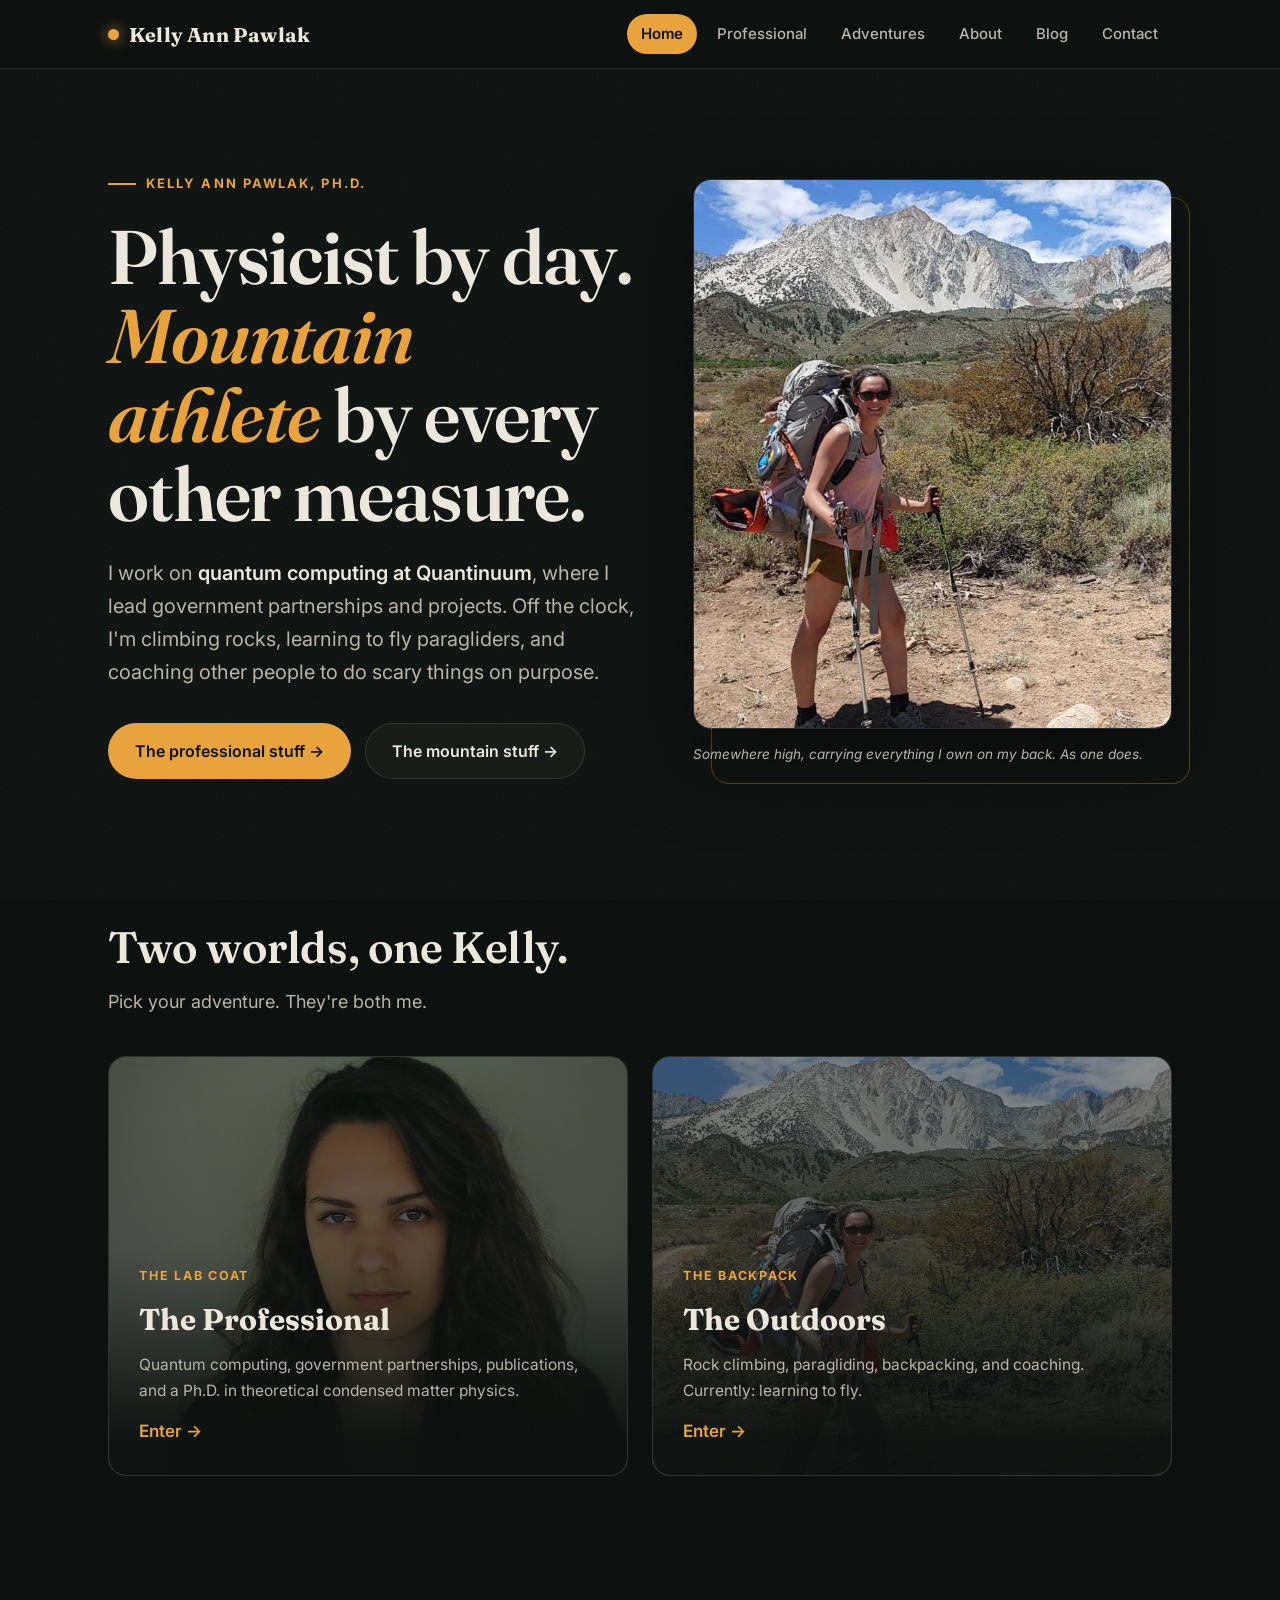
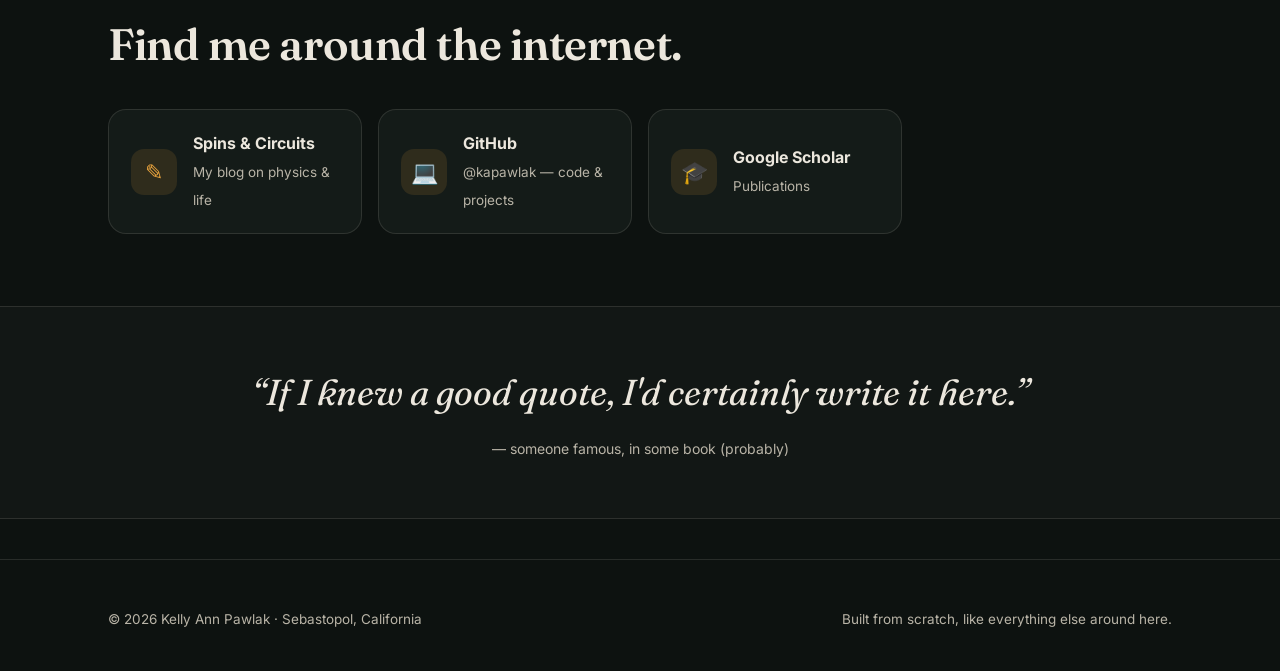
==== index.html @ aa5c1f6e "Remove feral mountain woman branding and Instagram links (keep account anonymous)" ====
<!doctype html>
<html lang="en">
<head>
  <meta charset="utf-8">
  <meta name="viewport" content="width=device-width, initial-scale=1">
  <title>Kelly Ann Pawlak, Ph.D. — Quantum physicist & mountain athlete</title>
  <meta name="description" content="Kelly Ann Pawlak, Ph.D.: quantum computing at Quantinuum, rock climber, paraglider pilot, coach. Physicist by day, mountain athlete by every other measure.">
  <link rel="canonical" href="https://kellyannpawlak.com/">
  <meta property="og:type" content="website">
  <meta property="og:title" content="Kelly Ann Pawlak, Ph.D.">
  <meta property="og:description" content="Quantum computing at Quantinuum. Rock climber, paraglider pilot, coach. Physicist by day, mountain athlete by every other measure.">
  <meta property="og:url" content="https://kellyannpawlak.com/">
  <meta property="og:image" content="https://kellyannpawlak.com/assets/me2021.jpg">
  <meta name="twitter:card" content="summary_large_image">
  <link rel="icon" href="data:image/svg+xml,%3Csvg xmlns='http://www.w3.org/2000/svg' viewBox='0 0 64 64'%3E%3Ccircle cx='32' cy='32' r='30' fill='%230d1210'/%3E%3Ccircle cx='32' cy='32' r='12' fill='none' stroke='%23e8a33d' stroke-width='5'/%3E%3Ccircle cx='32' cy='32' r='3' fill='%23e8a33d'/%3E%3C/svg%3E">
  <link rel="preconnect" href="https://fonts.googleapis.com">
  <link rel="preconnect" href="https://fonts.gstatic.com" crossorigin>
  <link href="https://fonts.googleapis.com/css2?family=Fraunces:ital,opsz,wght@0,9..144,400..700;1,9..144,400..700&family=Inter:wght@400;500;600;700&display=swap" rel="stylesheet">
  <link rel="stylesheet" href="style.css">
</head>
<body>

<nav class="nav">
  <div class="nav-inner">
    <a class="brand" href="index.html"><span class="dot"></span>Kelly Ann Pawlak</a>
    <button class="nav-toggle" aria-label="Menu">&#9776;</button>
    <div class="nav-links">
      <a href="index.html" class="active">Home</a>
      <a href="professional.html">Professional</a>
      <a href="adventures.html">Adventures</a>
      <a href="about.html">About</a>
      <a href="https://blog.kellyannpawlak.com">Blog</a>
      <a href="contact.html">Contact</a>
    </div>
  </div>
</nav>

<header class="hero">
  <div class="wrap hero-grid">
    <div class="reveal">
      <span class="eyebrow">Kelly Ann Pawlak, Ph.D.</span>
      <h1>Physicist by day.<br><em>Mountain athlete</em> by every other measure.</h1>
      <p class="lede">I work on <strong>quantum computing at Quantinuum</strong>, where I lead government partnerships and projects. Off the clock, I'm climbing rocks, learning to fly paragliders, and coaching other people to do scary things on purpose.</p>
      <div class="btn-row">
        <a class="btn btn-solid" href="professional.html">The professional stuff &rarr;</a>
        <a class="btn btn-ghost" href="adventures.html">The mountain stuff &rarr;</a>
      </div>
    </div>
    <div class="hero-photo reveal">
      <img src="assets/me2021.jpg" alt="Kelly backpacking in the mountains with a big pack and trekking poles">
      <p class="photo-caption">Somewhere high, carrying everything I own on my back. As one does.</p>
    </div>
  </div>
</header>

<main>
  <section class="section">
    <div class="wrap">
      <div class="section-head reveal">
        <h2>Two worlds, one Kelly.</h2>
        <p class="section-sub">Pick your adventure. They're both me.</p>
      </div>
      <div class="split">
        <a class="world-card reveal" href="professional.html">
          <img src="assets/Me.png" alt="Portrait of Kelly Ann Pawlak">
          <span class="shade"></span>
          <div class="copy">
            <div class="kicker">The lab coat</div>
            <h3>The Professional</h3>
            <p>Quantum computing, government partnerships, publications, and a Ph.D. in theoretical condensed matter physics.</p>
            <span class="go">Enter &rarr;</span>
          </div>
        </a>
        <a class="world-card reveal" href="adventures.html">
          <img src="assets/me2021.jpg" alt="Kelly hiking in the mountains" style="object-position: center 30%;">
          <span class="shade"></span>
          <div class="copy">
            <div class="kicker">The backpack</div>
            <h3>The Outdoors</h3>
            <p>Rock climbing, paragliding, backpacking, and coaching. Currently: learning to fly.</p>
            <span class="go">Enter &rarr;</span>
          </div>
        </a>
      </div>
    </div>
  </section>

  <section class="section">
    <div class="wrap">
      <div class="section-head reveal">
        <h2>Find me around the internet.</h2>
      </div>
      <div class="link-grid">
        <a class="link-card reveal" href="https://blog.kellyannpawlak.com">
          <span class="icon">&#9998;</span>
          <span class="t"><b>Spins &amp; Circuits</b><span>My blog on physics &amp; life</span></span>
        </a>
        <a class="link-card reveal" href="https://github.com/kapawlak">
          <span class="icon">&#128187;</span>
          <span class="t"><b>GitHub</b><span>@kapawlak — code &amp; projects</span></span>
        </a>
        <a class="link-card reveal" href="https://scholar.google.com/citations?user=NFzO_FUAAAAJ&hl=en">
          <span class="icon">&#127891;</span>
          <span class="t"><b>Google Scholar</b><span>Publications</span></span>
        </a>
      </div>
    </div>
  </section>

  <div class="quote-strip reveal">
    <div class="wrap">
      <blockquote>&ldquo;If I knew a good quote, I'd certainly write it here.&rdquo;</blockquote>
      <cite>&mdash; someone famous, in some book (probably)</cite>
    </div>
  </div>
</main>

<footer>
  <div class="wrap foot">
    <small>&copy; 2026 Kelly Ann Pawlak &middot; Sebastopol, California</small>
    <small>Built from scratch, like everything else around here.</small>
  </div>
</footer>

<script src="site.js"></script>
</body>
</html>
---- style.css ----
/* ============================================================
   Kelly Ann Pawlak — kellyannpawlak.com
   "Sharp but unmistakably me."
   ============================================================ */

:root {
  --ink: #0d1210;          /* deep pine-black */
  --ink-2: #141b18;        /* raised surface */
  --ink-3: #1c2521;        /* card surface */
  --line: rgba(236, 231, 221, 0.12);
  --paper: #ece7dd;        /* warm off-white */
  --paper-dim: #b9b4a7;    /* muted text */
  --amber: #e8a33d;        /* mountain-sunset accent */
  --amber-deep: #c97f1e;
  --sage: #9db4a0;         /* secondary accent */
  --serif: "Fraunces", Georgia, "Times New Roman", serif;
  --sans: "Inter", -apple-system, BlinkMacSystemFont, "Segoe UI", sans-serif;
  --radius: 18px;
  --max: 1120px;
}

* { margin: 0; padding: 0; box-sizing: border-box; }

html { scroll-behavior: smooth; }

body {
  background: var(--ink);
  color: var(--paper);
  font-family: var(--sans);
  font-size: 17px;
  line-height: 1.65;
  -webkit-font-smoothing: antialiased;
  overflow-x: hidden;
}

/* subtle topographic grain */
body::before {
  content: "";
  position: fixed;
  inset: 0;
  pointer-events: none;
  z-index: 0;
  opacity: 0.05;
  background-image: url("data:image/svg+xml,%3Csvg xmlns='http://www.w3.org/2000/svg' width='140' height='140'%3E%3Cfilter id='n'%3E%3CfeTurbulence type='fractalNoise' baseFrequency='0.9' numOctaves='2'/%3E%3C/filter%3E%3Crect width='140' height='140' filter='url(%23n)' opacity='1'/%3E%3C/svg%3E");
}

::selection { background: var(--amber); color: var(--ink); }

img { max-width: 100%; display: block; }
a { color: var(--amber); text-decoration: none; }
a:hover { text-decoration: underline; text-underline-offset: 3px; }

.wrap { max-width: var(--max); margin: 0 auto; padding: 0 28px; position: relative; z-index: 1; }

/* ---------- nav ---------- */
.nav {
  position: sticky;
  top: 0;
  z-index: 50;
  backdrop-filter: blur(14px);
  -webkit-backdrop-filter: blur(14px);
  background: rgba(13, 18, 16, 0.78);
  border-bottom: 1px solid var(--line);
}
.nav-inner {
  max-width: var(--max);
  margin: 0 auto;
  padding: 0 28px;
  height: 68px;
  display: flex;
  align-items: center;
  justify-content: space-between;
  gap: 16px;
}
.brand {
  font-family: var(--serif);
  font-weight: 700;
  font-size: 20px;
  letter-spacing: 0.01em;
  color: var(--paper);
  display: flex;
  align-items: center;
  gap: 10px;
}
.brand:hover { text-decoration: none; }
.brand .dot {
  width: 11px; height: 11px; border-radius: 50%;
  background: var(--amber);
  box-shadow: 0 0 14px rgba(232, 163, 61, 0.8);
  flex: none;
}
.nav-links { display: flex; gap: 6px; align-items: center; }
.nav-links a {
  color: var(--paper-dim);
  font-size: 15px;
  font-weight: 500;
  padding: 8px 14px;
  border-radius: 999px;
  transition: color .2s, background .2s;
}
.nav-links a:hover { color: var(--paper); background: rgba(236,231,221,.07); text-decoration: none; }
.nav-links a.active { color: var(--ink); background: var(--amber); font-weight: 600; }
.nav-toggle { display: none; background: none; border: 1px solid var(--line); border-radius: 10px; color: var(--paper); font-size: 20px; padding: 6px 12px; cursor: pointer; }

/* ---------- hero ---------- */
.hero { padding: 96px 0 72px; position: relative; }
.hero-grid {
  display: grid;
  grid-template-columns: 1.05fr 0.95fr;
  gap: 56px;
  align-items: center;
}
.eyebrow {
  display: inline-flex;
  align-items: center;
  gap: 10px;
  font-size: 13px;
  font-weight: 700;
  letter-spacing: 0.16em;
  text-transform: uppercase;
  color: var(--amber);
  margin-bottom: 22px;
}
.eyebrow::before { content: ""; width: 28px; height: 2px; background: var(--amber); display: inline-block; }
h1, .h1 {
  font-family: var(--serif);
  font-weight: 600;
  font-size: clamp(42px, 6vw, 76px);
  line-height: 1.04;
  letter-spacing: -0.015em;
  margin-bottom: 24px;
}
h1 em, .h1 em { font-style: italic; color: var(--amber); }
.lede { font-size: 20px; color: var(--paper-dim); max-width: 34em; margin-bottom: 34px; }
.lede strong { color: var(--paper); font-weight: 600; }
.btn-row { display: flex; flex-wrap: wrap; gap: 14px; }
.btn {
  display: inline-flex;
  align-items: center;
  gap: 10px;
  padding: 14px 26px;
  border-radius: 999px;
  font-weight: 600;
  font-size: 16px;
  border: 1px solid transparent;
  transition: transform .15s, box-shadow .15s, background .2s;
}
.btn:hover { text-decoration: none; transform: translateY(-2px); }
.btn-solid { background: var(--amber); color: var(--ink); }
.btn-solid:hover { background: #f0b45a; box-shadow: 0 8px 28px rgba(232,163,61,.35); }
.btn-ghost { border-color: var(--line); color: var(--paper); background: rgba(236,231,221,.03); }
.btn-ghost:hover { border-color: var(--amber); color: var(--amber); }

.hero-photo { position: relative; }
.hero-photo img {
  border-radius: var(--radius);
  border: 1px solid var(--line);
  aspect-ratio: 4 / 4.6;
  object-fit: cover;
  width: 100%;
  box-shadow: 0 30px 80px rgba(0,0,0,.5);
}
.hero-photo::after {
  content: "";
  position: absolute;
  inset: 18px -18px -18px 18px;
  border: 1px solid rgba(232,163,61,.35);
  border-radius: var(--radius);
  z-index: -1;
}
.photo-caption { margin-top: 14px; font-size: 13.5px; color: var(--paper-dim); font-style: italic; }

/* ---------- sections ---------- */
.section { padding: 72px 0; }
.section-head { margin-bottom: 40px; max-width: 46em; }
h2 {
  font-family: var(--serif);
  font-weight: 600;
  font-size: clamp(30px, 4vw, 44px);
  letter-spacing: -0.01em;
  margin-bottom: 14px;
  line-height: 1.12;
}
.section-sub { color: var(--paper-dim); font-size: 18px; }

/* split cards (two worlds) */
.split { display: grid; grid-template-columns: 1fr 1fr; gap: 24px; }
.world-card {
  position: relative;
  border-radius: var(--radius);
  overflow: hidden;
  border: 1px solid var(--line);
  background: var(--ink-2);
  min-height: 420px;
  display: flex;
  align-items: flex-end;
  transition: transform .2s, box-shadow .2s;
}
.world-card:hover { transform: translateY(-4px); box-shadow: 0 24px 60px rgba(0,0,0,.45); text-decoration: none; }
.world-card img { position: absolute; inset: 0; width: 100%; height: 100%; object-fit: cover; opacity: .5; transition: opacity .3s, transform .5s; }
.world-card:hover img { opacity: .65; transform: scale(1.03); }
.world-card .shade { position: absolute; inset: 0; background: linear-gradient(to top, rgba(13,18,16,.96) 8%, rgba(13,18,16,.25) 55%, transparent); }
.world-card .copy { position: relative; padding: 30px; }
.world-card .kicker { font-size: 12.5px; font-weight: 700; letter-spacing: .14em; text-transform: uppercase; color: var(--amber); margin-bottom: 8px; }
.world-card h3 { font-family: var(--serif); font-size: 30px; margin-bottom: 8px; color: var(--paper); }
.world-card p { color: var(--paper-dim); font-size: 15.5px; }
.world-card .go { margin-top: 14px; display: inline-block; color: var(--amber); font-weight: 600; }

/* link grid */
.link-grid { display: grid; grid-template-columns: repeat(auto-fill, minmax(240px, 1fr)); gap: 16px; }
.link-card {
  display: flex;
  align-items: center;
  gap: 16px;
  padding: 20px 22px;
  border: 1px solid var(--line);
  border-radius: var(--radius);
  background: var(--ink-2);
  transition: border-color .2s, transform .15s, background .2s;
}
.link-card:hover { border-color: rgba(232,163,61,.5); transform: translateY(-3px); background: var(--ink-3); text-decoration: none; }
.link-card .icon {
  width: 46px; height: 46px; flex: none;
  border-radius: 13px;
  display: grid; place-items: center;
  background: rgba(232,163,61,.12);
  color: var(--amber);
  font-size: 22px;
}
.link-card .t b { display: block; color: var(--paper); font-size: 16px; }
.link-card .t span { color: var(--paper-dim); font-size: 13.5px; }

/* timeline */
.timeline { position: relative; margin-top: 8px; padding-left: 30px; }
.timeline::before { content: ""; position: absolute; left: 8px; top: 6px; bottom: 6px; width: 2px; background: linear-gradient(var(--amber), var(--line)); border-radius: 2px; }
.t-item { position: relative; padding: 0 0 38px; }
.t-item:last-child { padding-bottom: 0; }
.t-item::before {
  content: ""; position: absolute; left: -28px; top: 7px;
  width: 14px; height: 14px; border-radius: 50%;
  background: var(--ink); border: 3px solid var(--amber);
}
.t-item.now::before { background: var(--amber); box-shadow: 0 0 16px rgba(232,163,61,.9); }
.t-when { font-size: 13px; font-weight: 700; letter-spacing: .12em; text-transform: uppercase; color: var(--amber); margin-bottom: 6px; }
.t-item h3 { font-family: var(--serif); font-size: 24px; margin-bottom: 4px; }
.t-item .role { color: var(--paper); font-weight: 600; margin-bottom: 8px; }
.t-item p { color: var(--paper-dim); max-width: 44em; }

/* prose page */
.prose { max-width: 720px; }
.prose p { margin-bottom: 1.3em; color: #d8d3c6; font-size: 18px; }
.prose p:first-of-type::first-letter {
  font-family: var(--serif);
  font-size: 3.4em;
  float: left;
  line-height: .85;
  padding-right: 10px;
  color: var(--amber);
  font-weight: 600;
}
.pull {
  border-left: 3px solid var(--amber);
  padding: 6px 0 6px 22px;
  margin: 34px 0;
  font-family: var(--serif);
  font-size: 24px;
  font-style: italic;
  color: var(--paper);
}
.fact-list { display: grid; grid-template-columns: repeat(auto-fill, minmax(220px, 1fr)); gap: 14px; margin: 36px 0; }
.fact { border: 1px solid var(--line); border-radius: 14px; padding: 18px 20px; background: var(--ink-2); }
.fact b { display: block; font-size: 13px; letter-spacing: .1em; text-transform: uppercase; color: var(--amber); margin-bottom: 6px; }
.fact span { color: var(--paper-dim); font-size: 15px; }

.two-col { display: grid; grid-template-columns: 1fr 1fr; gap: 48px; align-items: start; }
.rounded-img { border-radius: var(--radius); border: 1px solid var(--line); box-shadow: 0 24px 60px rgba(0,0,0,.45); }

/* quote strip */
.quote-strip {
  border-top: 1px solid var(--line);
  border-bottom: 1px solid var(--line);
  padding: 56px 0;
  text-align: center;
  background: rgba(236,231,221,.02);
}
.quote-strip blockquote { font-family: var(--serif); font-size: clamp(24px, 3.4vw, 36px); font-style: italic; max-width: 24em; margin: 0 auto 12px; }
.quote-strip cite { color: var(--paper-dim); font-style: normal; font-size: 14px; }

/* footer */
footer { padding: 48px 0 40px; border-top: 1px solid var(--line); margin-top: 40px; }
.foot { display: flex; justify-content: space-between; align-items: center; gap: 20px; flex-wrap: wrap; }
.foot small { color: var(--paper-dim); font-size: 13.5px; }
.foot .joke { font-style: italic; }

/* reveal animation */
.reveal { opacity: 0; transform: translateY(26px); transition: opacity .7s ease, transform .7s ease; }
.reveal.in { opacity: 1; transform: none; }
@media (prefers-reduced-motion: reduce) { .reveal { opacity: 1; transform: none; transition: none; } }

/* ---------- responsive ---------- */
@media (max-width: 900px) {
  .hero { padding: 64px 0 52px; }
  .hero-grid { grid-template-columns: 1fr; gap: 40px; }
  .hero-photo { max-width: 440px; }
  .split, .two-col { grid-template-columns: 1fr; }
  .world-card { min-height: 320px; }
}
@media (max-width: 720px) {
  .nav-toggle { display: block; }
  .nav-links {
    display: none;
    position: absolute;
    top: 68px; left: 0; right: 0;
    flex-direction: column;
    align-items: stretch;
    background: rgba(13,18,16,.98);
    border-bottom: 1px solid var(--line);
    padding: 12px 20px 18px;
    gap: 4px;
  }
  .nav-links.open { display: flex; }
  .nav-links a { padding: 12px 14px; }
  .section { padding: 52px 0; }
}
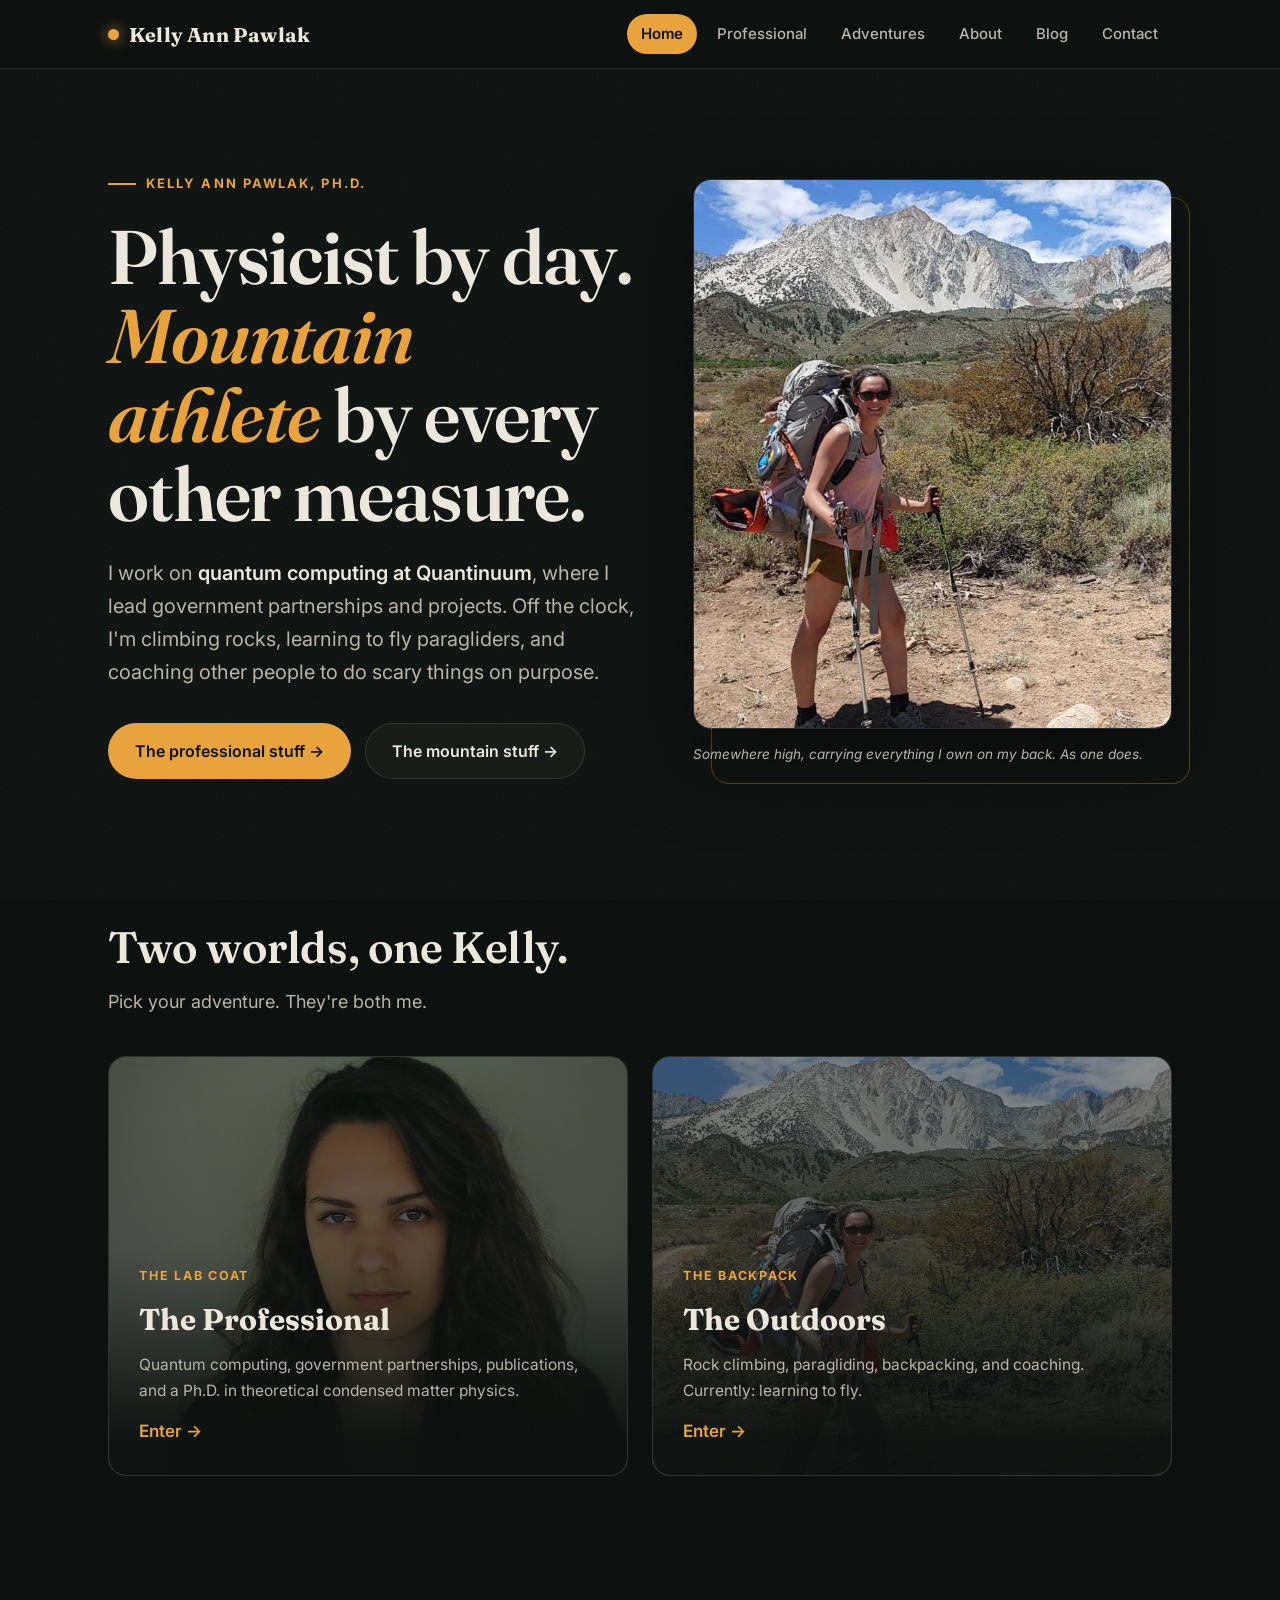
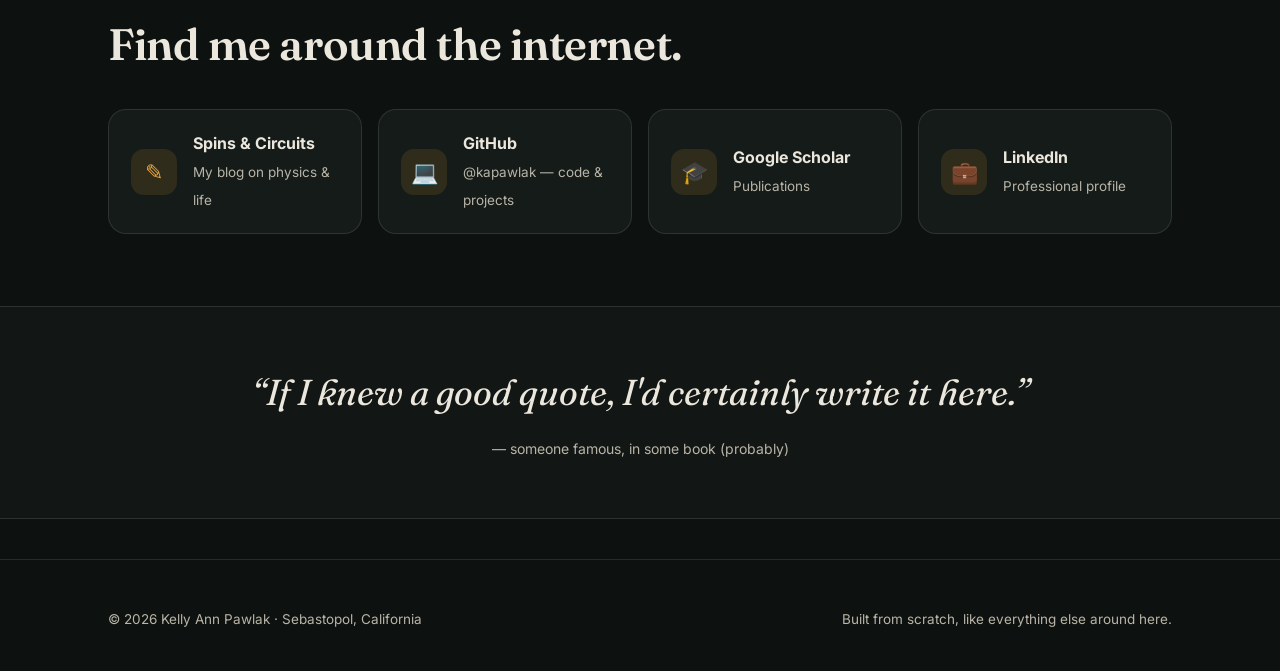
==== commit ee397163: "Add LinkedIn profile links (home, professional, contact)" ====
--- a/index.html
+++ b/index.html
@@ -103,6 +103,10 @@
           <span class="icon">&#127891;</span>
           <span class="t"><b>Google Scholar</b><span>Publications</span></span>
         </a>
+        <a class="link-card reveal" href="https://www.linkedin.com/in/kellyannpawlak">
+          <span class="icon">&#128188;</span>
+          <span class="t"><b>LinkedIn</b><span>Professional profile</span></span>
+        </a>
       </div>
     </div>
   </section>
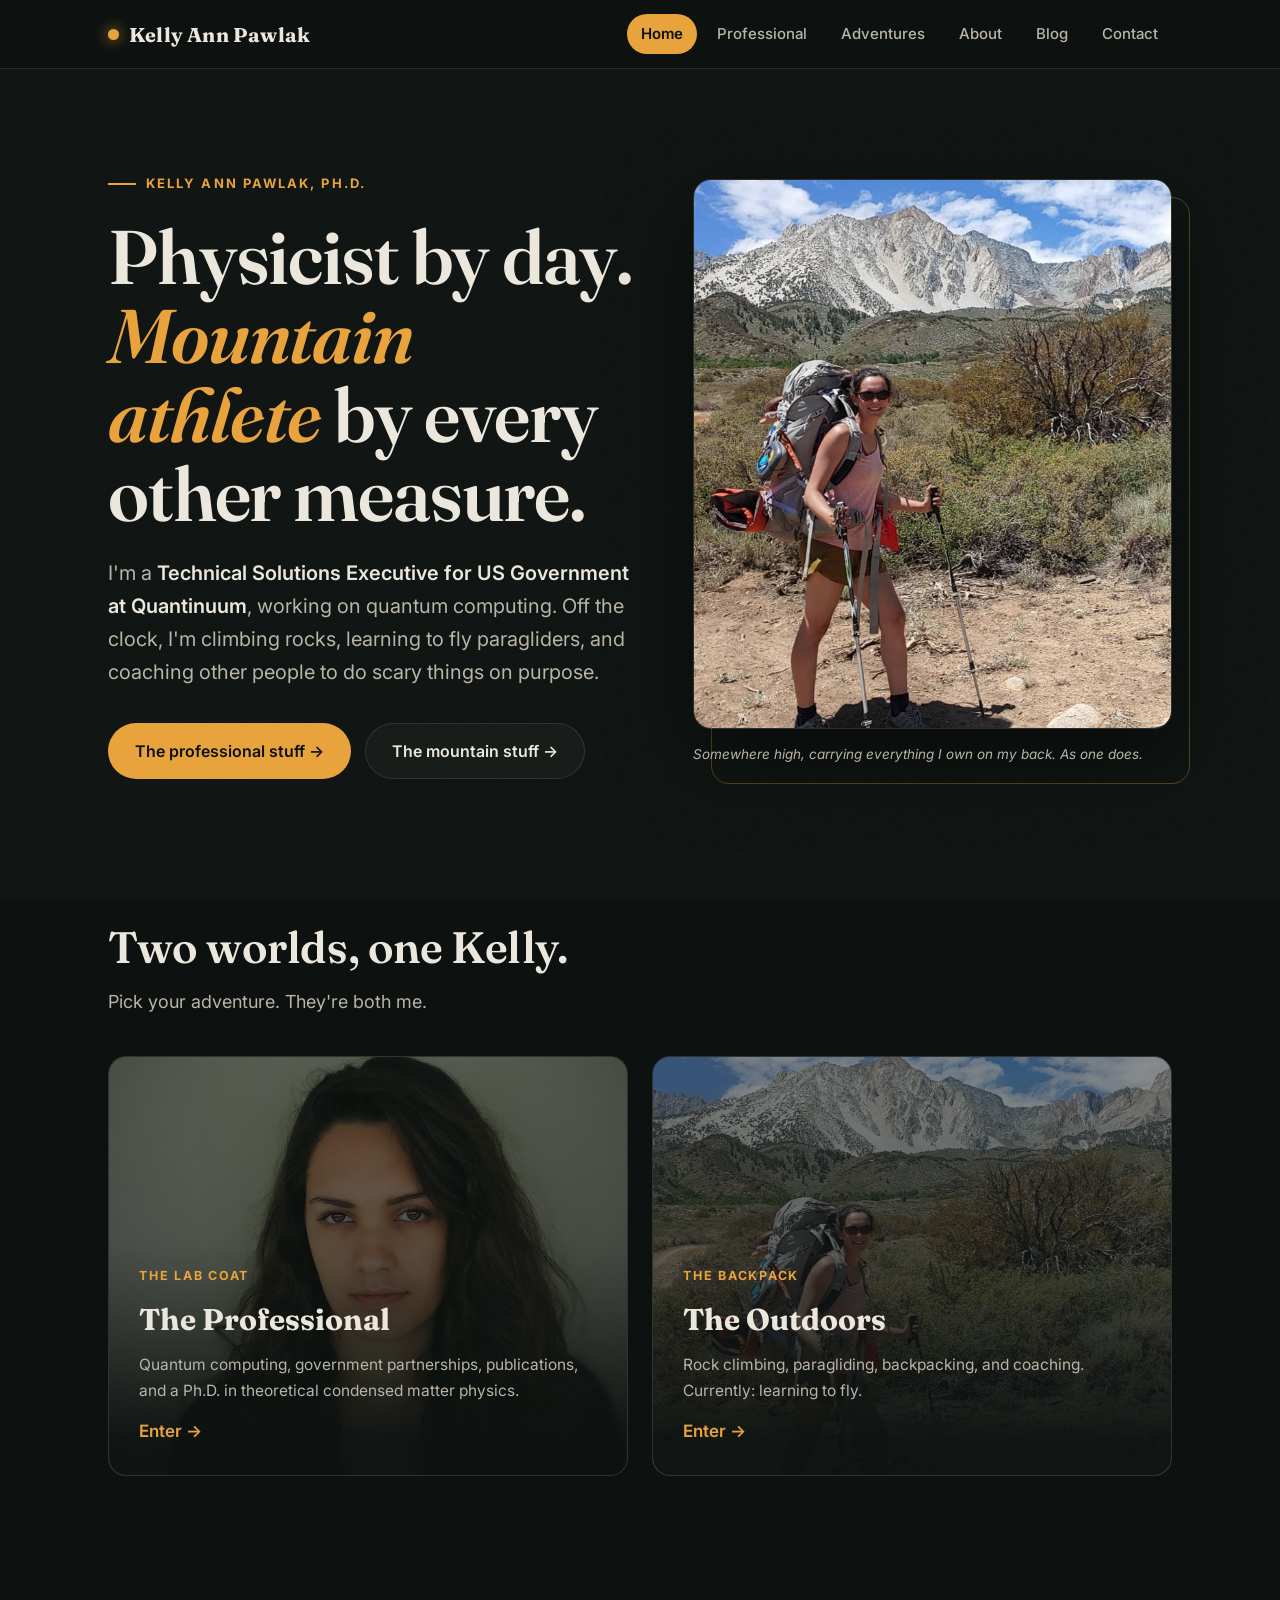
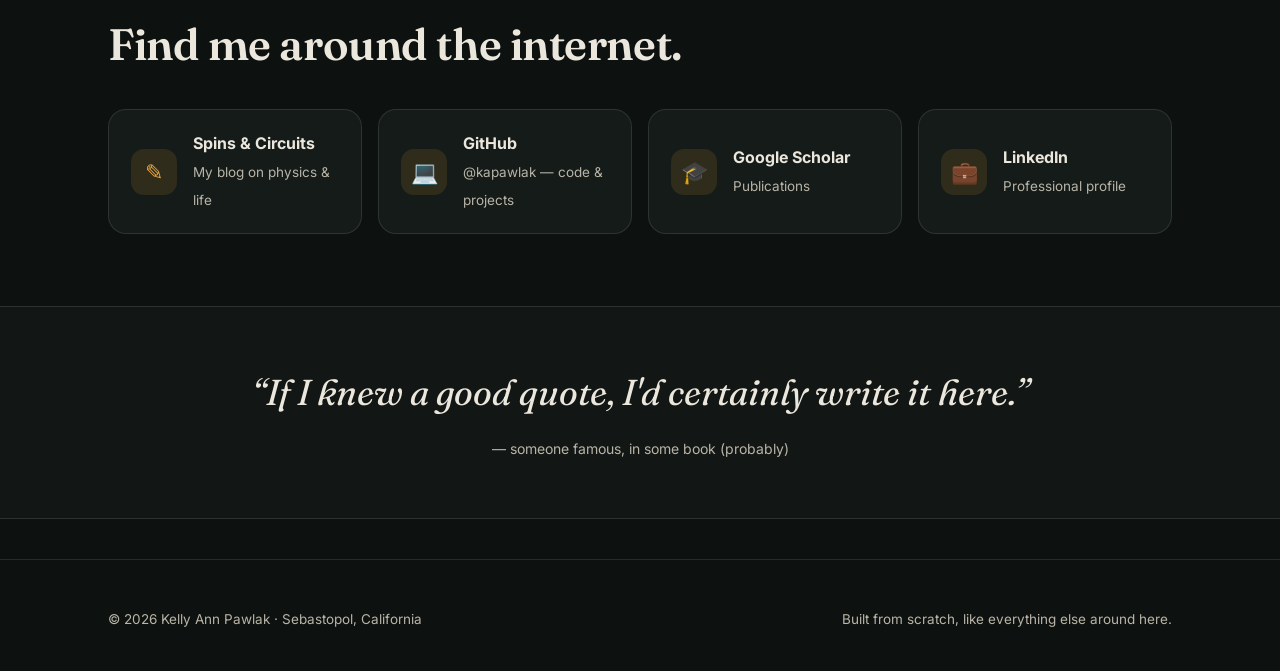
==== commit 77e5ee73: "Set Quantinuum title: Technical Solutions Executive, US Government" ====
--- a/index.html
+++ b/index.html
@@ -40,7 +40,7 @@
     <div class="reveal">
       <span class="eyebrow">Kelly Ann Pawlak, Ph.D.</span>
       <h1>Physicist by day.<br><em>Mountain athlete</em> by every other measure.</h1>
-      <p class="lede">I work on <strong>quantum computing at Quantinuum</strong>, where I lead government partnerships and projects. Off the clock, I'm climbing rocks, learning to fly paragliders, and coaching other people to do scary things on purpose.</p>
+      <p class="lede">I'm a <strong>Technical Solutions Executive for US Government at Quantinuum</strong>, working on quantum computing. Off the clock, I'm climbing rocks, learning to fly paragliders, and coaching other people to do scary things on purpose.</p>
       <div class="btn-row">
         <a class="btn btn-solid" href="professional.html">The professional stuff &rarr;</a>
         <a class="btn btn-ghost" href="adventures.html">The mountain stuff &rarr;</a>
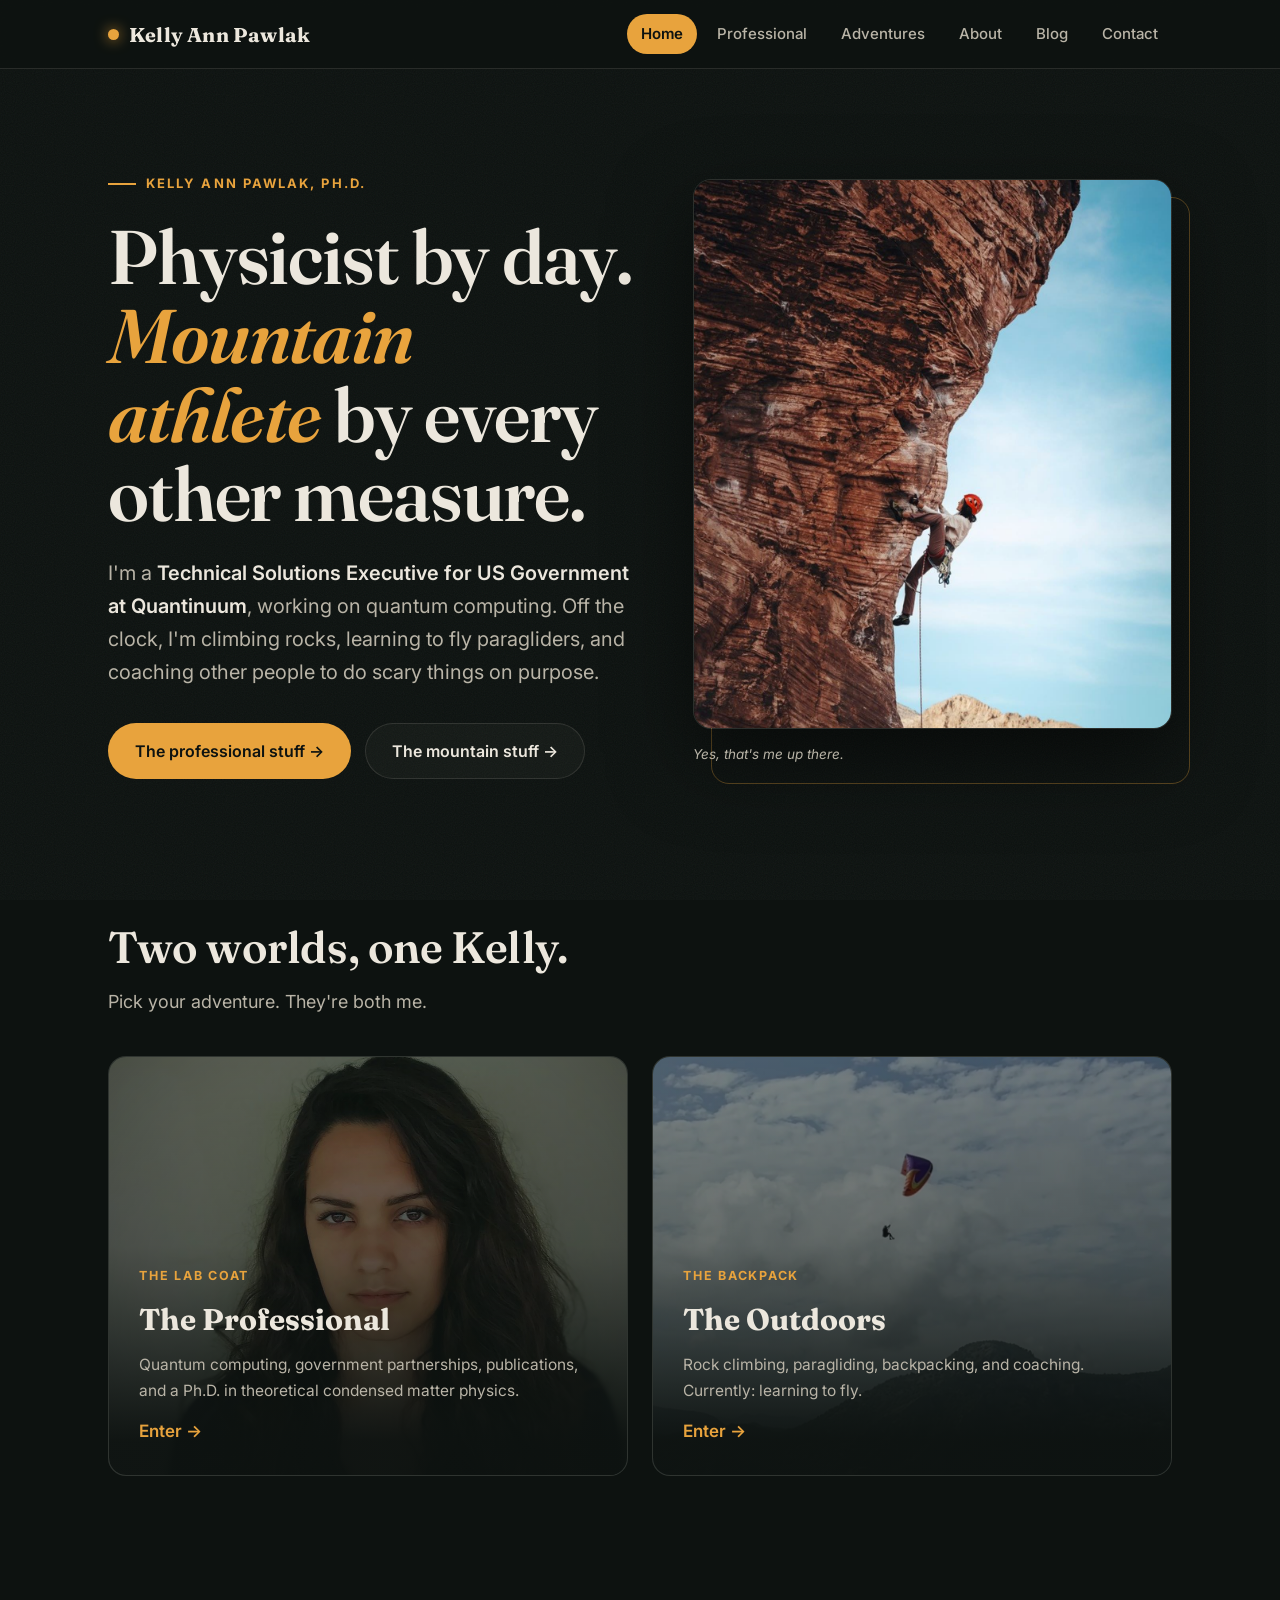
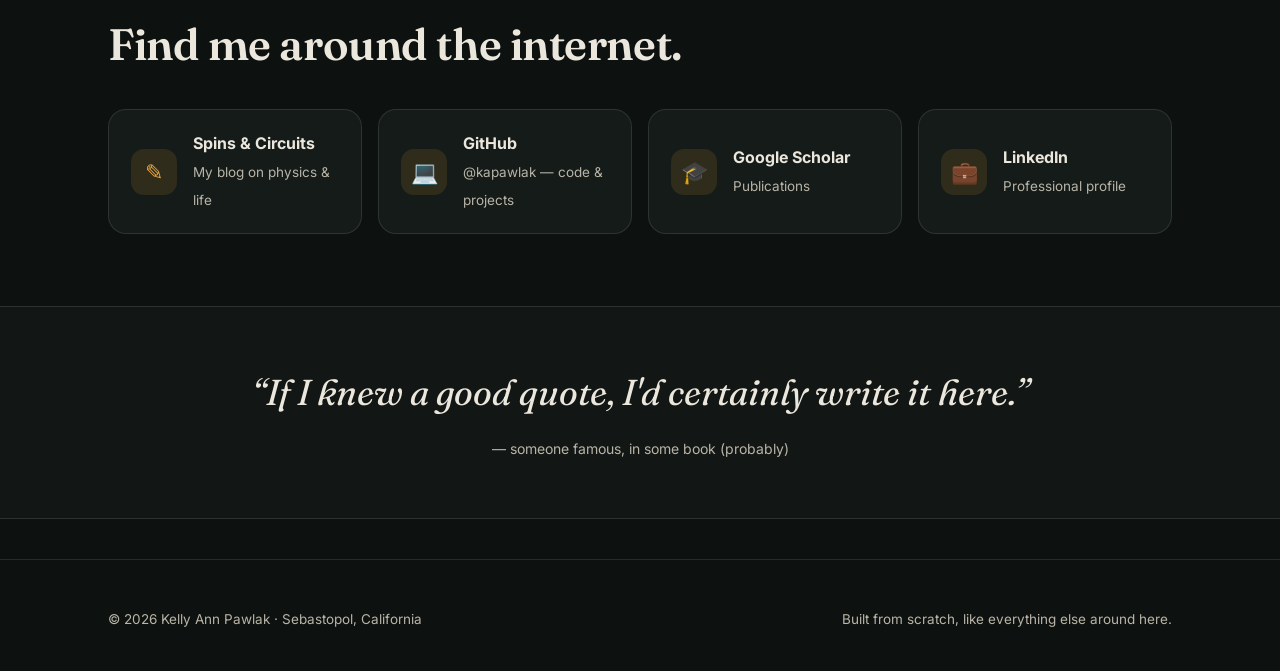
==== commit 41da41fb: "Home: replace backpacking photo with climbing shot; smaller video on mobile" ====
--- a/index.html
+++ b/index.html
@@ -10,7 +10,7 @@
   <meta property="og:title" content="Kelly Ann Pawlak, Ph.D.">
   <meta property="og:description" content="Quantum computing at Quantinuum. Rock climber, paraglider pilot, coach. Physicist by day, mountain athlete by every other measure.">
   <meta property="og:url" content="https://kellyannpawlak.com/">
-  <meta property="og:image" content="https://kellyannpawlak.com/assets/me2021.jpg">
+  <meta property="og:image" content="https://kellyannpawlak.com/assets/climbing-redrock.jpg">
   <meta name="twitter:card" content="summary_large_image">
   <link rel="icon" href="data:image/svg+xml,%3Csvg xmlns='http://www.w3.org/2000/svg' viewBox='0 0 64 64'%3E%3Ccircle cx='32' cy='32' r='30' fill='%230d1210'/%3E%3Ccircle cx='32' cy='32' r='12' fill='none' stroke='%23e8a33d' stroke-width='5'/%3E%3Ccircle cx='32' cy='32' r='3' fill='%23e8a33d'/%3E%3C/svg%3E">
   <link rel="preconnect" href="https://fonts.googleapis.com">
@@ -47,8 +47,8 @@
       </div>
     </div>
     <div class="hero-photo reveal">
-      <img src="assets/me2021.jpg" alt="Kelly backpacking in the mountains with a big pack and trekking poles">
-      <p class="photo-caption">Somewhere high, carrying everything I own on my back. As one does.</p>
+      <img src="assets/climbing-redrock.jpg" alt="Kelly lead climbing on red sandstone">
+      <p class="photo-caption">Yes, that's me up there.</p>
     </div>
   </div>
 </header>
@@ -72,7 +72,7 @@
           </div>
         </a>
         <a class="world-card reveal" href="adventures.html">
-          <img src="assets/me2021.jpg" alt="Kelly hiking in the mountains" style="object-position: center 30%;">
+          <img src="assets/paragliding-turkey-poster.jpg" alt="Kelly paragliding over the Blue Lagoon in Ölüdeniz, Türkiye" style="object-position: center 30%;">
           <span class="shade"></span>
           <div class="copy">
             <div class="kicker">The backpack</div>
--- a/style.css
+++ b/style.css
@@ -245,6 +245,15 @@
 .t-item h3 { font-family: var(--serif); font-size: 24px; margin-bottom: 4px; }
 .t-item .role { color: var(--paper); font-weight: 600; margin-bottom: 8px; }
 .t-item p { color: var(--paper-dim); max-width: 44em; }
+.pubs { list-style: none; display: grid; gap: 1.1rem; }
+.pubs li { display: grid; grid-template-columns: 64px 1fr; gap: 1rem; align-items: baseline; }
+.pub-year { font-family: var(--mono); color: var(--amber); font-size: .95rem; }
+.pub-body { color: var(--paper-dim); font-size: 1.02rem; line-height: 1.55; }
+.pub-body strong { color: var(--paper); font-weight: 600; }
+.pub-body a { color: inherit; text-decoration: underline; text-decoration-color: var(--amber); text-underline-offset: 3px; }
+.pub-body a:hover { color: var(--amber); }
+.video-feature { display: flex; justify-content: center; }
+.video-feature video { width: min(440px, 100%); aspect-ratio: 9/16; border-radius: 20px; border: 1px solid rgba(233,196,106,.25); box-shadow: 0 30px 80px rgba(0,0,0,.45); background: #000; }
 
 /* prose page */
 .prose { max-width: 720px; }
@@ -321,4 +330,5 @@
   .nav-links.open { display: flex; }
   .nav-links a { padding: 12px 14px; }
   .section { padding: 52px 0; }
-}
+  .video-feature video { width: min(280px, 82%); }
+}
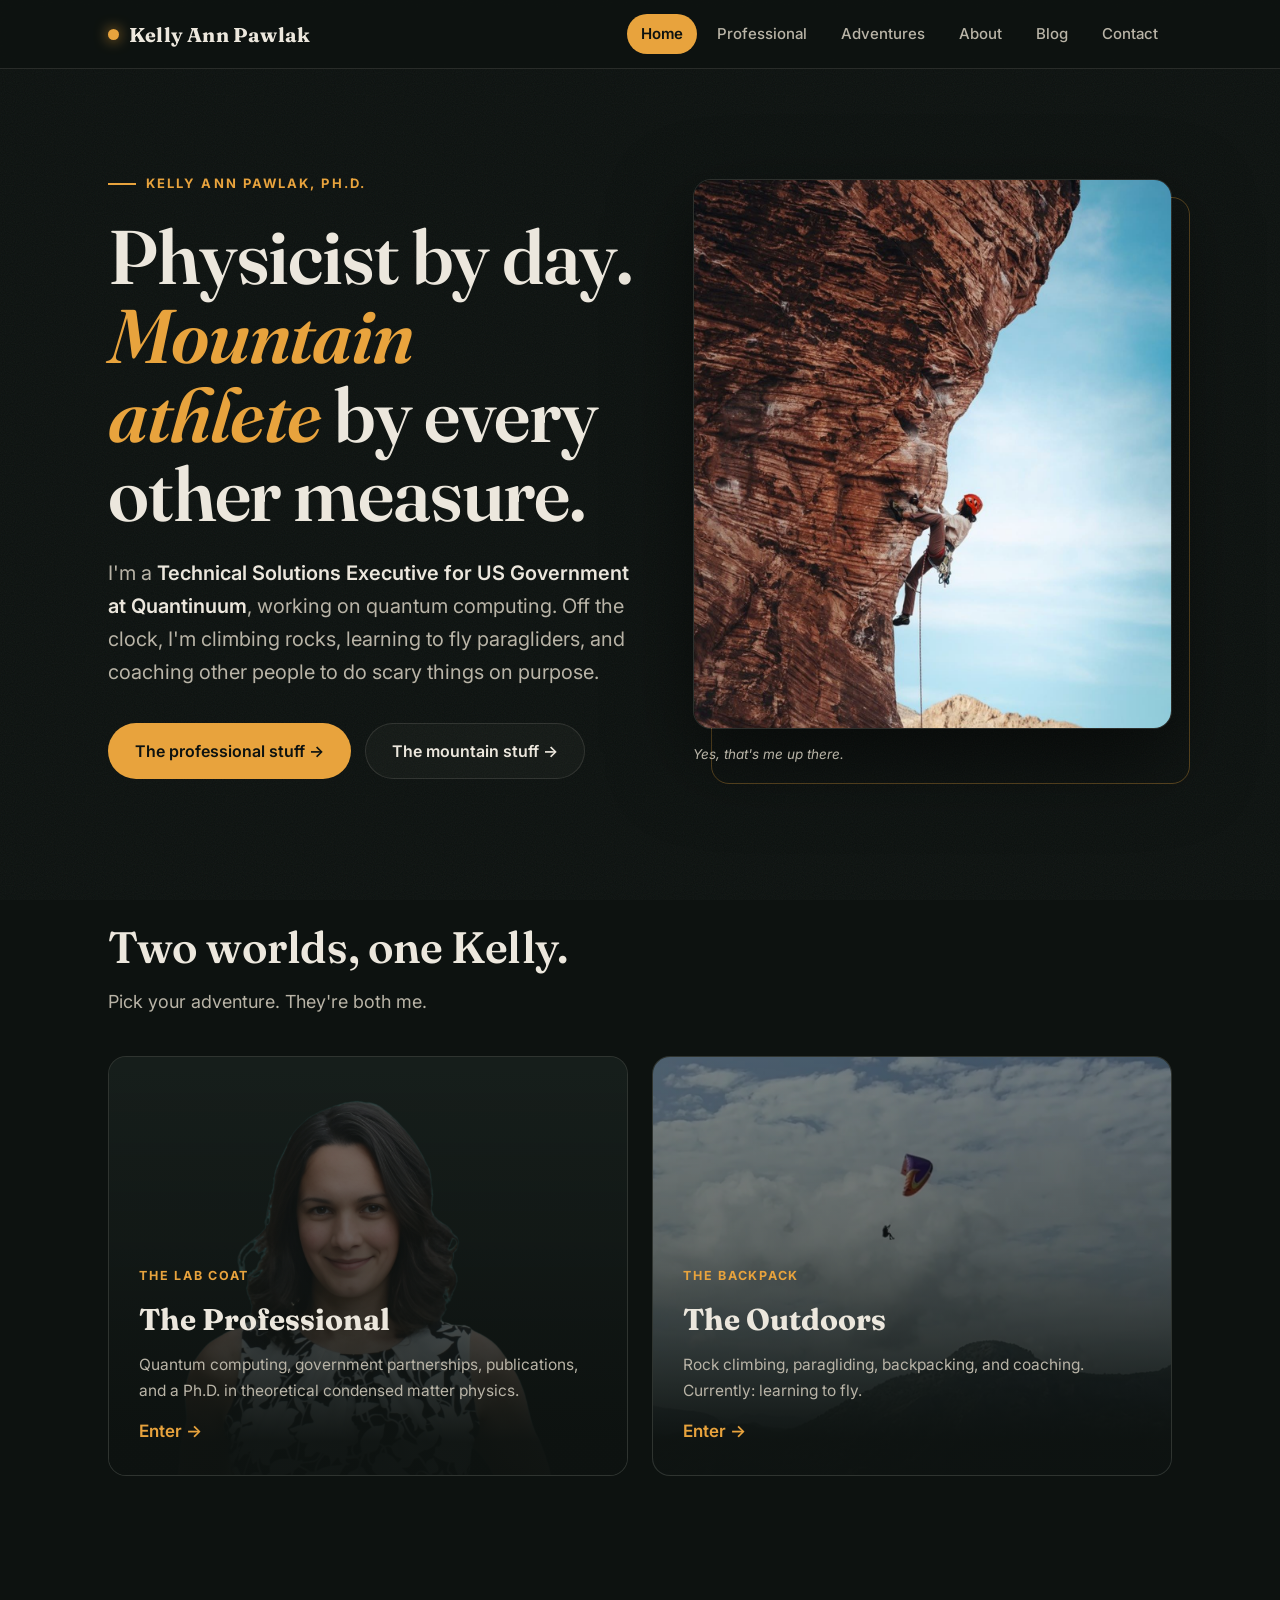
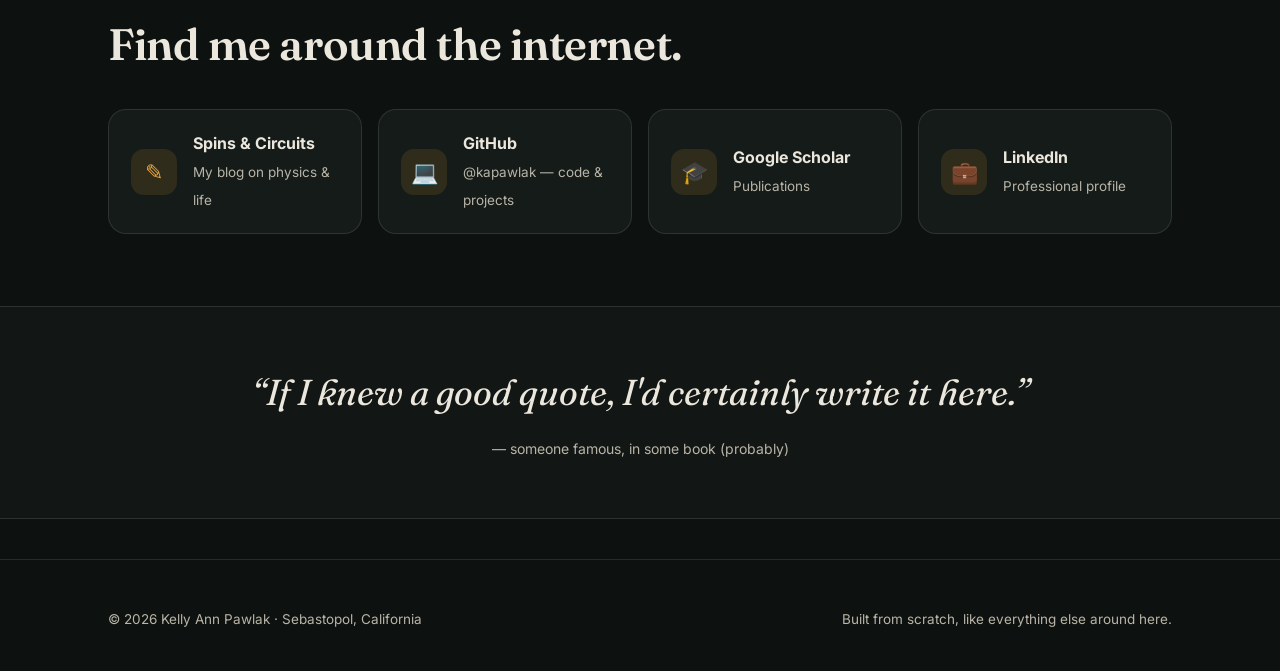
==== commit 0cc51d8a: "Use new Kelly headshot on home and professional pages" ====
--- a/index.html
+++ b/index.html
@@ -62,7 +62,7 @@
       </div>
       <div class="split">
         <a class="world-card reveal" href="professional.html">
-          <img src="assets/Me.png" alt="Portrait of Kelly Ann Pawlak">
+          <img src="assets/kelly-headshot.png" alt="Portrait of Kelly Ann Pawlak">
           <span class="shade"></span>
           <div class="copy">
             <div class="kicker">The lab coat</div>
--- a/style.css
+++ b/style.css
@@ -331,4 +331,5 @@
   .nav-links a { padding: 12px 14px; }
   .section { padding: 52px 0; }
   .video-feature video { width: min(280px, 82%); }
-}
+  .hero-photo::after { inset: 14px 0 -14px 14px; }
+}
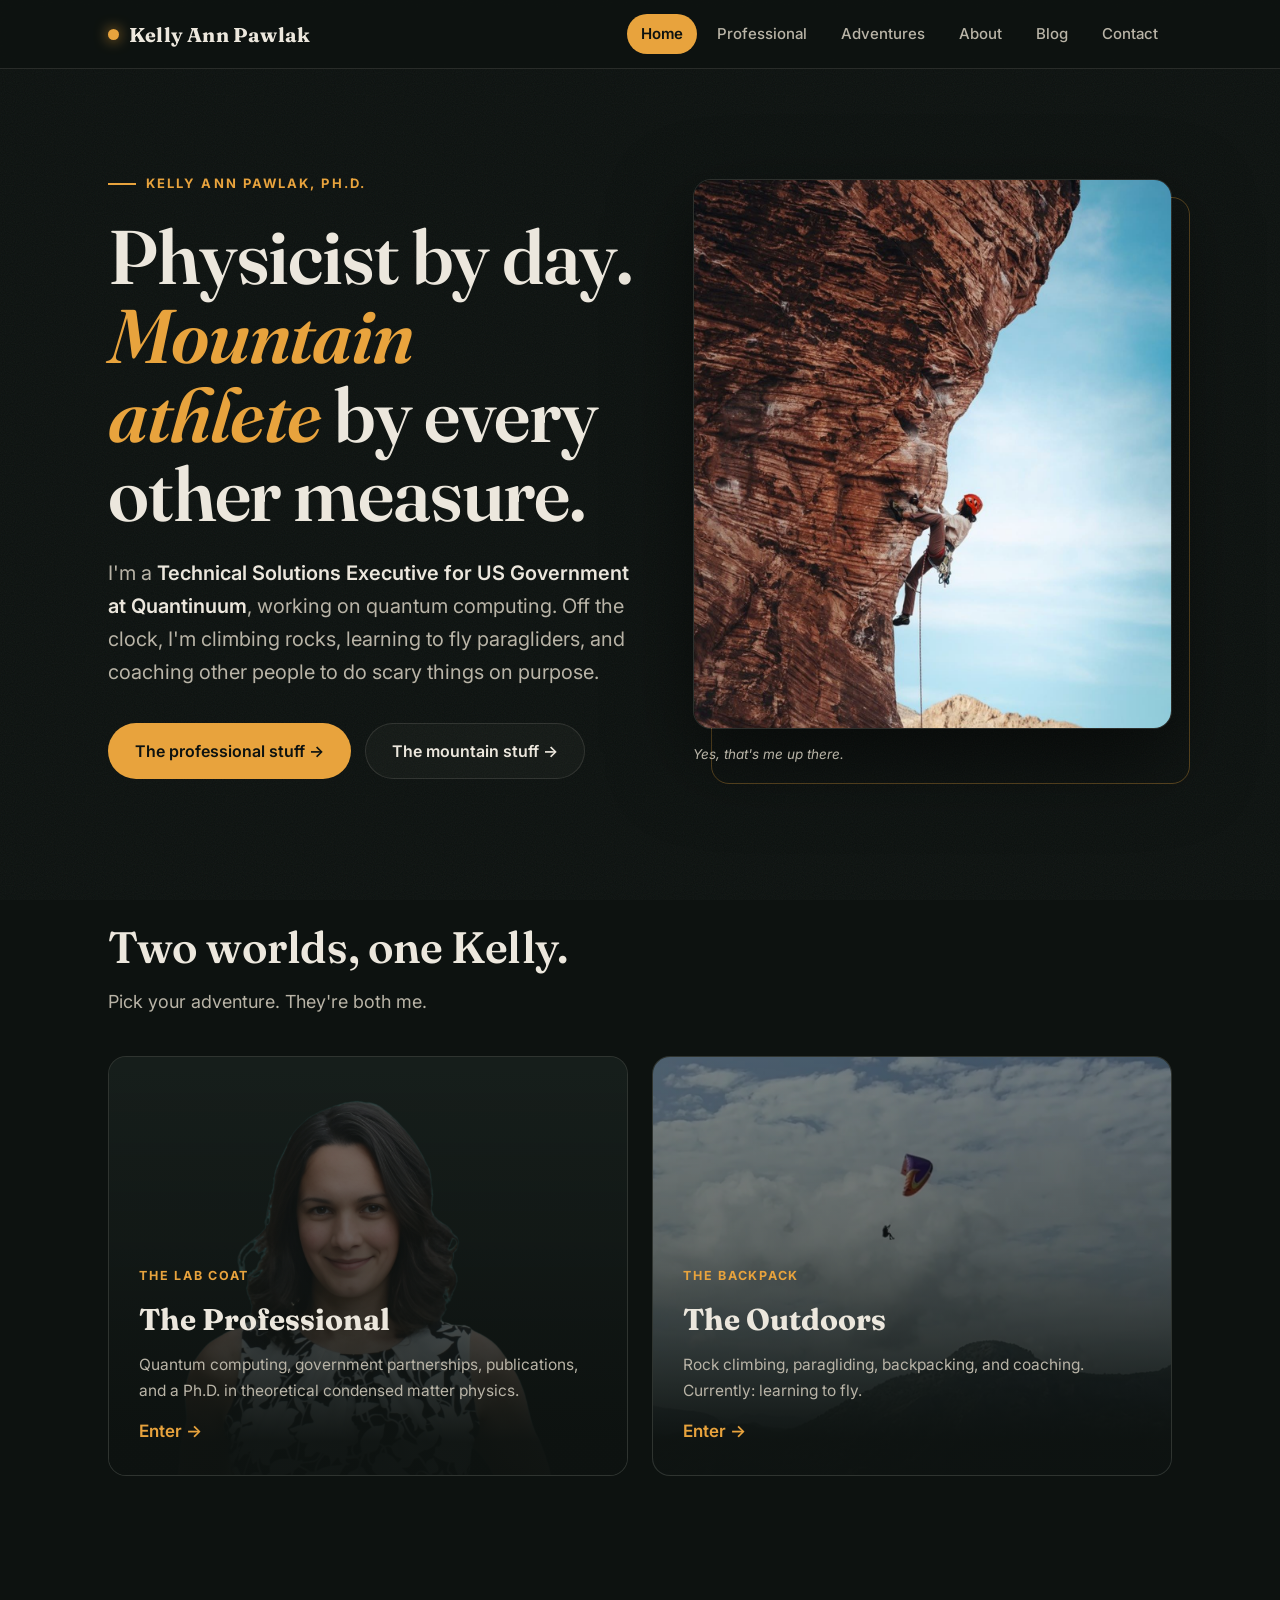
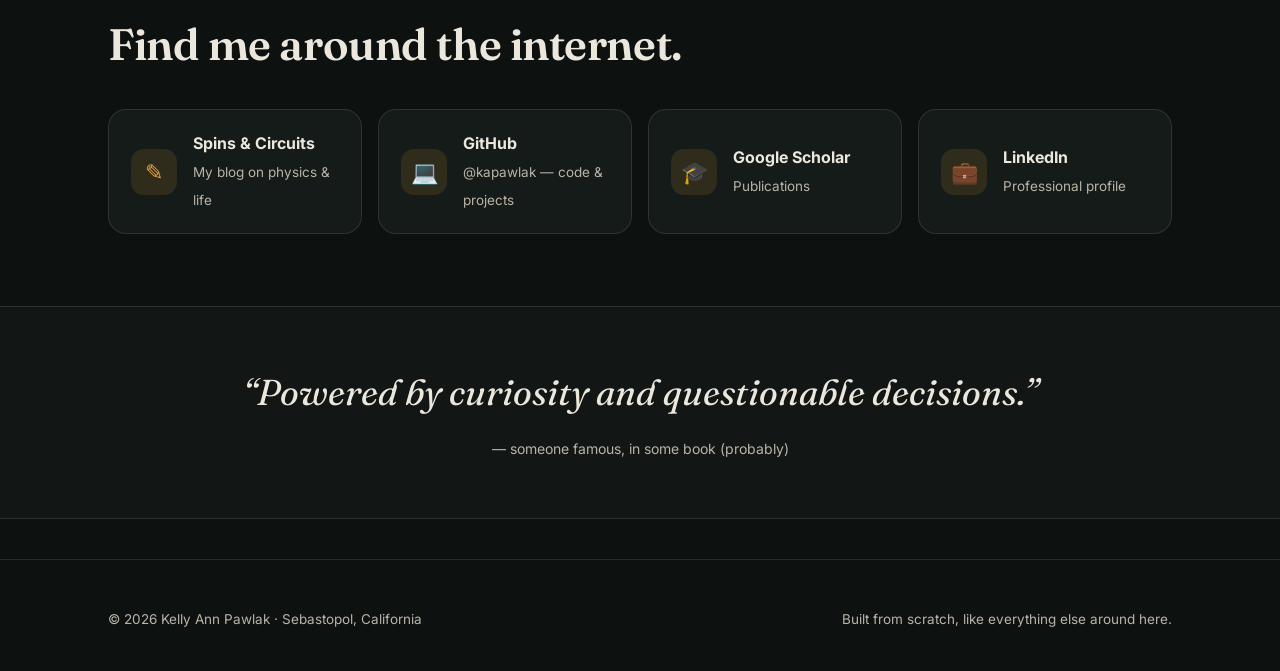
==== commit 53090ed4: "New footer quote: powered by curiosity and questionable decisions" ====
--- a/index.html
+++ b/index.html
@@ -113,7 +113,7 @@
 
   <div class="quote-strip reveal">
     <div class="wrap">
-      <blockquote>&ldquo;If I knew a good quote, I'd certainly write it here.&rdquo;</blockquote>
+      <blockquote>&ldquo;Powered by curiosity and questionable decisions.&rdquo;</blockquote>
       <cite>&mdash; someone famous, in some book (probably)</cite>
     </div>
   </div>
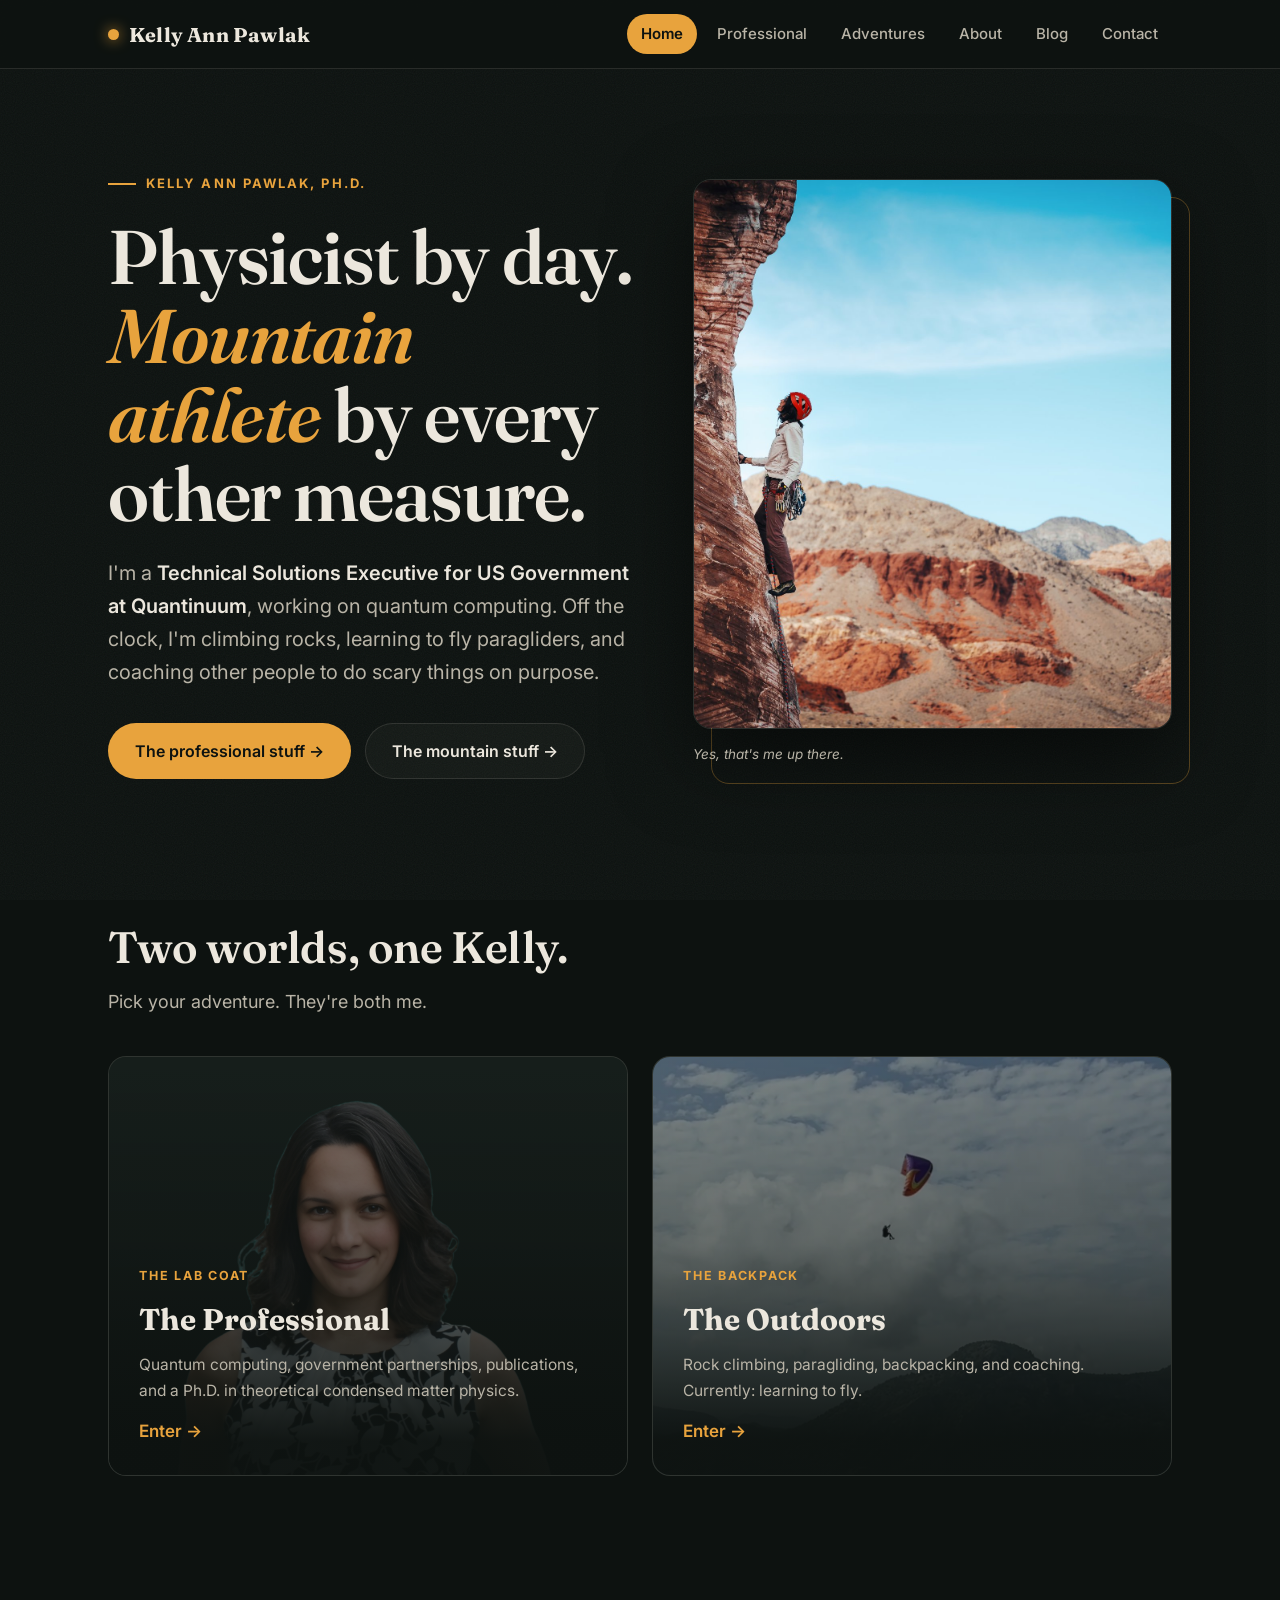
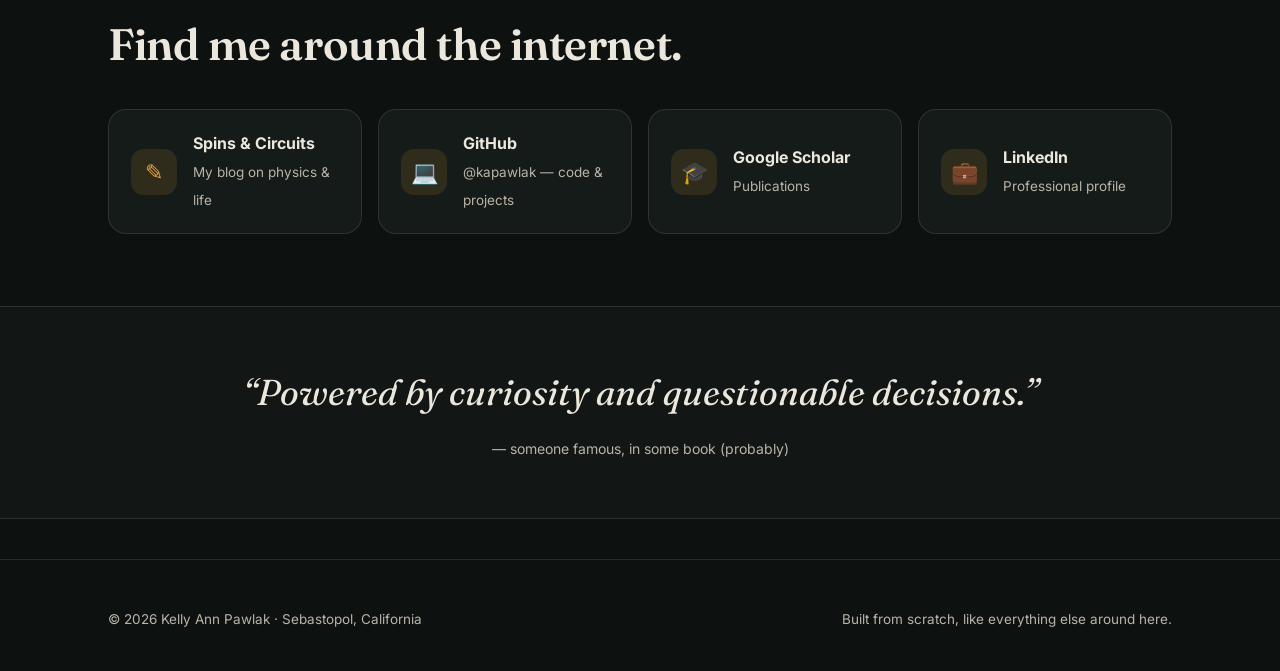
==== commit 224082c8: "Real photos: Kelly on lead, paragliding, summit dog" ====
--- a/index.html
+++ b/index.html
@@ -10,7 +10,7 @@
   <meta property="og:title" content="Kelly Ann Pawlak, Ph.D.">
   <meta property="og:description" content="Quantum computing at Quantinuum. Rock climber, paraglider pilot, coach. Physicist by day, mountain athlete by every other measure.">
   <meta property="og:url" content="https://kellyannpawlak.com/">
-  <meta property="og:image" content="https://kellyannpawlak.com/assets/climbing-redrock.jpg">
+  <meta property="og:image" content="https://kellyannpawlak.com/assets/kelly-leading-redrock.jpg">
   <meta name="twitter:card" content="summary_large_image">
   <link rel="icon" href="data:image/svg+xml,%3Csvg xmlns='http://www.w3.org/2000/svg' viewBox='0 0 64 64'%3E%3Ccircle cx='32' cy='32' r='30' fill='%230d1210'/%3E%3Ccircle cx='32' cy='32' r='12' fill='none' stroke='%23e8a33d' stroke-width='5'/%3E%3Ccircle cx='32' cy='32' r='3' fill='%23e8a33d'/%3E%3C/svg%3E">
   <link rel="preconnect" href="https://fonts.googleapis.com">
@@ -47,7 +47,7 @@
       </div>
     </div>
     <div class="hero-photo reveal">
-      <img src="assets/climbing-redrock.jpg" alt="Kelly lead climbing on red sandstone">
+      <img src="assets/kelly-leading-redrock.jpg" alt="Kelly lead climbing on red sandstone">
       <p class="photo-caption">Yes, that's me up there.</p>
     </div>
   </div>
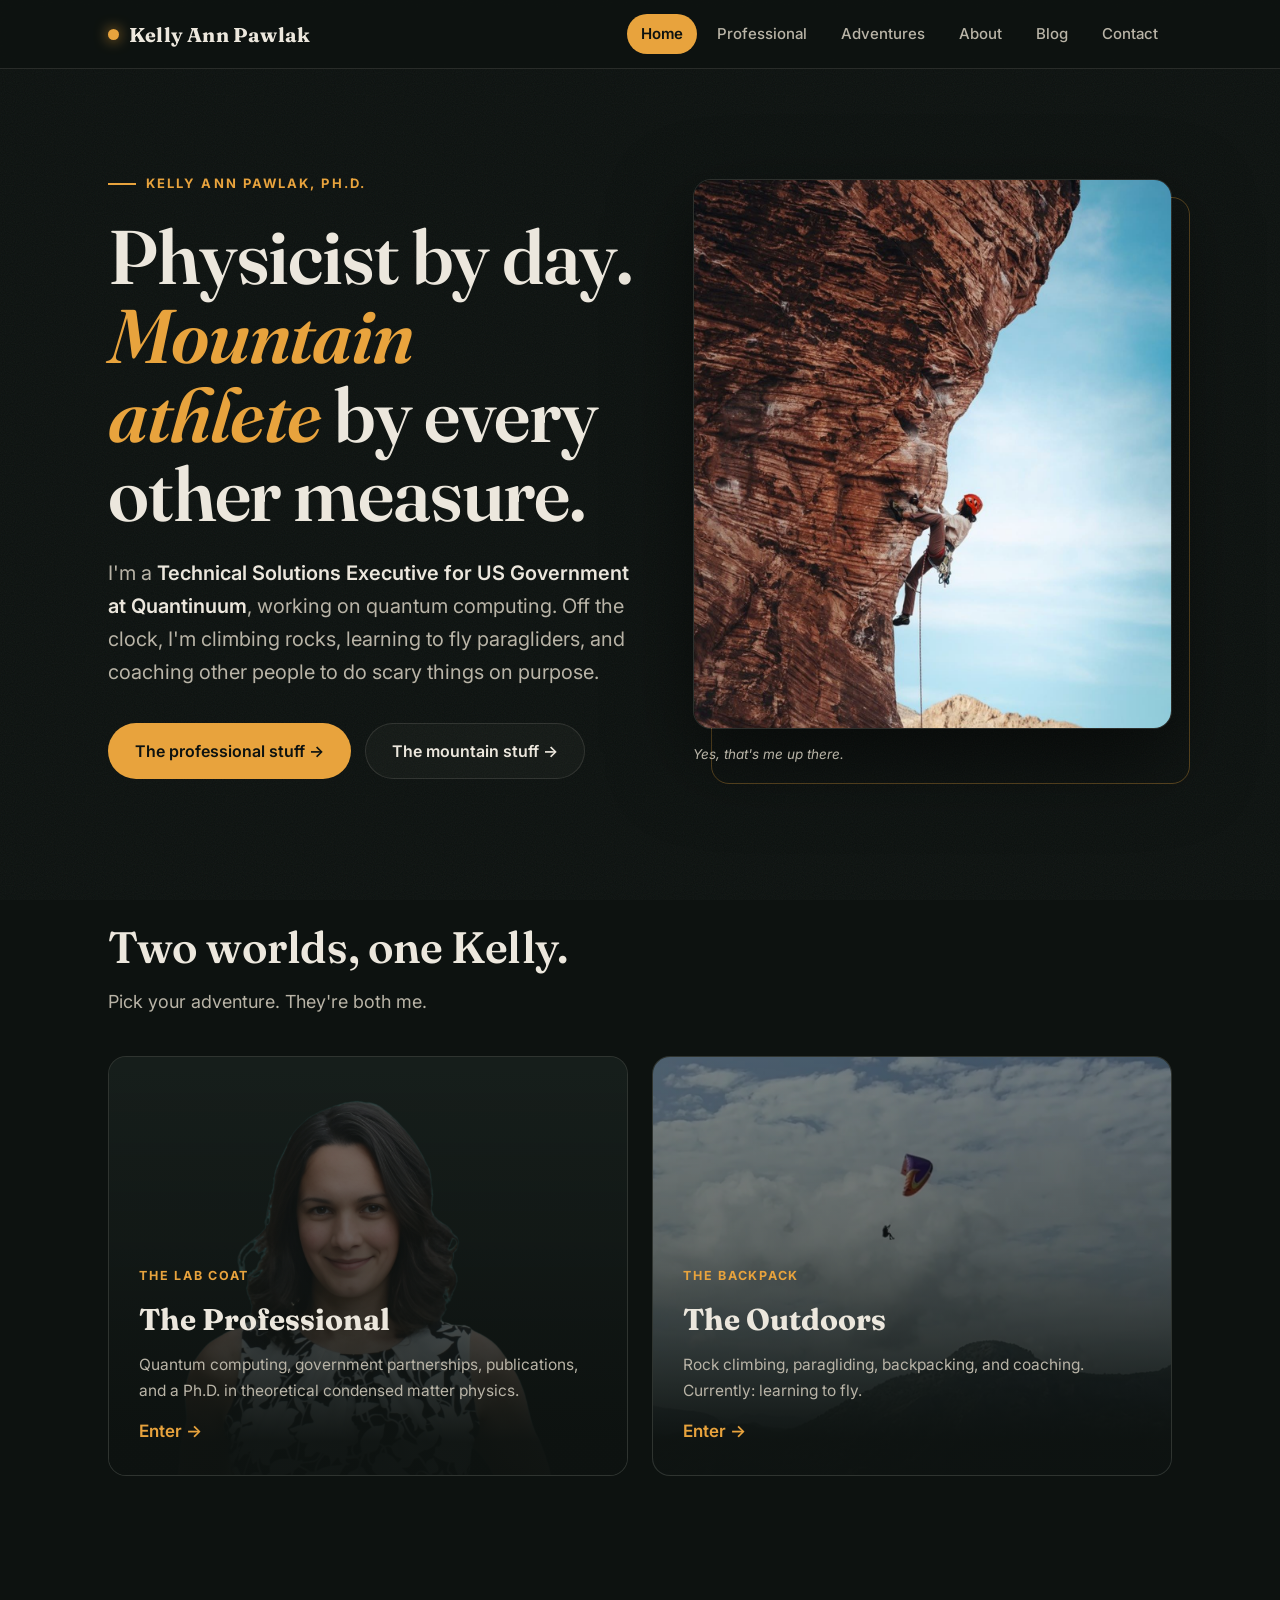
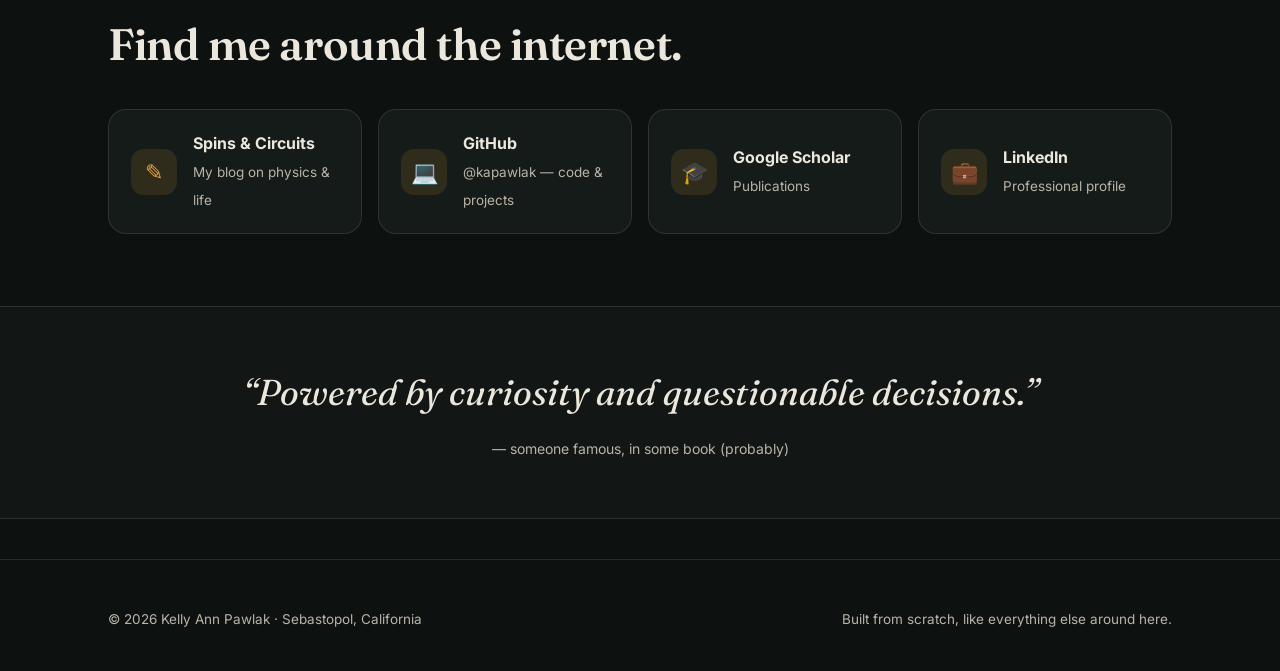
==== commit ea772f22: "Restore original climbing photo" ====
--- a/index.html
+++ b/index.html
@@ -10,7 +10,7 @@
   <meta property="og:title" content="Kelly Ann Pawlak, Ph.D.">
   <meta property="og:description" content="Quantum computing at Quantinuum. Rock climber, paraglider pilot, coach. Physicist by day, mountain athlete by every other measure.">
   <meta property="og:url" content="https://kellyannpawlak.com/">
-  <meta property="og:image" content="https://kellyannpawlak.com/assets/kelly-leading-redrock.jpg">
+  <meta property="og:image" content="https://kellyannpawlak.com/assets/climbing-redrock.jpg">
   <meta name="twitter:card" content="summary_large_image">
   <link rel="icon" href="data:image/svg+xml,%3Csvg xmlns='http://www.w3.org/2000/svg' viewBox='0 0 64 64'%3E%3Ccircle cx='32' cy='32' r='30' fill='%230d1210'/%3E%3Ccircle cx='32' cy='32' r='12' fill='none' stroke='%23e8a33d' stroke-width='5'/%3E%3Ccircle cx='32' cy='32' r='3' fill='%23e8a33d'/%3E%3C/svg%3E">
   <link rel="preconnect" href="https://fonts.googleapis.com">
@@ -47,7 +47,7 @@
       </div>
     </div>
     <div class="hero-photo reveal">
-      <img src="assets/kelly-leading-redrock.jpg" alt="Kelly lead climbing on red sandstone">
+      <img src="assets/climbing-redrock.jpg" alt="Kelly lead climbing on red sandstone">
       <p class="photo-caption">Yes, that's me up there.</p>
     </div>
   </div>
